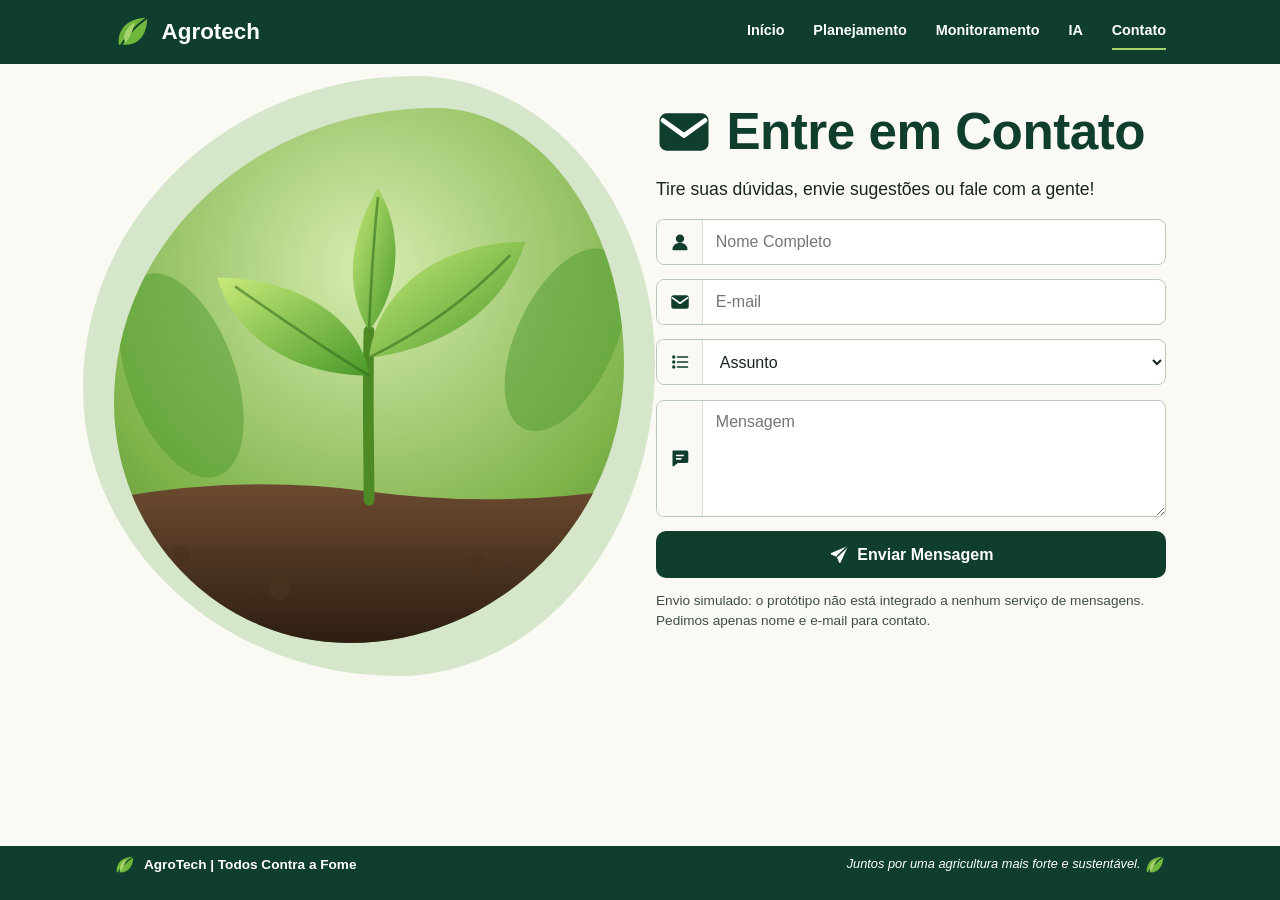
==== contato.html @ 8f08097c "initial commit" ====
<!DOCTYPE html>
<html lang="pt-BR">
<head>
  <meta charset="UTF-8">
  <meta name="viewport" content="width=device-width, initial-scale=1">
  <title>Fale Conosco | AgroTech — Todos Contra a Fome</title>
  <meta name="description" content="Tire suas dúvidas, envie sugestões ou fale com a equipe do AgroTech.">
  <link rel="icon" href="assets/images/favicon.svg" type="image/svg+xml">
  <link rel="stylesheet" href="css/styles.css">
  <script src="js/main.js" defer></script>
</head>
<body>
  <a class="skip-link" href="#conteudo">Pular para o conteúdo</a>

  <header class="site-header">
    <div class="container header-inner">
      <a class="logo" href="index.html" aria-label="AgroTech — página inicial">
        <img src="assets/icons/leaf.svg" alt="" width="38" height="38">
        <span>Agrotech</span>
      </a>
      <button class="menu-toggle" type="button" aria-expanded="false" aria-controls="menu-principal" aria-label="Abrir menu">
        <span></span>
      </button>
      <nav class="nav" id="menu-principal" aria-label="Navegação principal">
        <ul class="nav-list">
          <li><a href="index.html">Início</a></li>
          <li><a href="planejamento.html">Planejamento</a></li>
          <li><a href="monitoramento.html">Monitoramento</a></li>
          <li><a href="ia.html">IA</a></li>
          <li><a href="contato.html" aria-current="page">Contato</a></li>
        </ul>
      </nav>
    </div>
  </header>

  <main id="conteudo">
    <div class="container split contact-split">
      <div class="blob-wrap">
        <div class="blob">
          <img src="assets/images/muda.svg" alt="Ilustração de uma muda verde crescendo no solo" width="600" height="600">
        </div>
      </div>

      <section aria-labelledby="titulo-contato">
        <div class="title-with-icon">
          <img src="assets/icons/mail.svg" alt="" width="40" height="40">
          <h1 id="titulo-contato">Entre em Contato</h1>
        </div>
        <p class="lead" style="margin-top:1rem">Tire suas dúvidas, envie sugestões ou fale com a gente!</p>

        <form class="form" id="form-contato" aria-describedby="nota-contato">
          <div class="field">
            <div class="field-control">
              <span class="field-icon"><img src="assets/icons/user.svg" alt="" width="20" height="20"></span>
              <label class="sr-label" for="nome">Nome completo</label>
              <input type="text" id="nome" name="nome" placeholder="Nome Completo" required minlength="3" maxlength="80" autocomplete="name" aria-describedby="nome-erro">
            </div>
            <p class="field-error" id="nome-erro"></p>
          </div>
          <div class="field">
            <div class="field-control">
              <span class="field-icon"><img src="assets/icons/mail.svg" alt="" width="20" height="20"></span>
              <label class="sr-label" for="email">E-mail</label>
              <input type="email" id="email" name="email" placeholder="E-mail" required maxlength="100" autocomplete="email" aria-describedby="email-erro">
            </div>
            <p class="field-error" id="email-erro"></p>
          </div>
          <div class="field">
            <div class="field-control">
              <span class="field-icon"><img src="assets/icons/list.svg" alt="" width="20" height="20"></span>
              <label class="sr-label" for="assunto">Assunto</label>
              <select id="assunto" name="assunto" required aria-describedby="assunto-erro">
                <option value="" selected disabled>Assunto</option>
                <option value="duvida">Dúvida</option>
                <option value="sugestao">Sugestão</option>
                <option value="parceria">Parceria</option>
                <option value="outro">Outro</option>
              </select>
            </div>
            <p class="field-error" id="assunto-erro"></p>
          </div>
          <div class="field">
            <div class="field-control">
              <span class="field-icon"><img src="assets/icons/chat.svg" alt="" width="20" height="20"></span>
              <label class="sr-label" for="mensagem">Mensagem</label>
              <textarea id="mensagem" name="mensagem" placeholder="Mensagem" required minlength="10" maxlength="500" rows="4" aria-describedby="mensagem-erro"></textarea>
            </div>
            <p class="field-error" id="mensagem-erro"></p>
          </div>
          <button class="btn btn-block" type="submit">
            <img src="assets/icons/send.svg" alt="" width="20" height="20">
            Enviar Mensagem
          </button>
        </form>

        <div class="feedback" id="feedback-contato" role="status" aria-live="polite"></div>
        <p class="demo-note" id="nota-contato">Envio simulado: o protótipo não está integrado a nenhum serviço de mensagens. Pedimos apenas nome e e-mail para contato.</p>
      </section>
    </div>
  </main>

  <footer class="site-footer">
    <div class="container footer-inner">
      <p class="footer-brand"><img src="assets/icons/leaf.svg" alt="" width="22" height="22"> AgroTech | Todos Contra a Fome</p>
      <p class="footer-msg">Juntos por uma agricultura mais forte e sustentável. <img src="assets/icons/leaf.svg" alt="" width="22" height="22"></p>
    </div>
  </footer>
</body>
</html>
---- css/styles.css ----
/* AgroTech | Todos Contra a Fome — estilos globais */

:root {
  --green-900: #0f3d2e;
  --green-800: #145238;
  --green-700: #1f6b4a;
  --green-200: #cfe3c4;
  --green-100: #e3efdb;
  --green-50: #f0f6ea;
  --offwhite: #faf9f4;
  --ink: #17261e;
  --muted: #3d4f45;
  --white: #fff;
  --radius: 14px;
  --shadow: 0 2px 8px rgba(15, 61, 46, 0.12);
  --font: "Segoe UI", "Helvetica Neue", Arial, system-ui, sans-serif;
}

*, *::before, *::after { box-sizing: border-box; }

html { scroll-behavior: smooth; }

body {
  margin: 0;
  min-height: 100vh;
  display: flex;
  flex-direction: column;
  font-family: var(--font);
  color: var(--ink);
  background: var(--offwhite);
  line-height: 1.5;
}

img, svg, video { max-width: 100%; display: block; }

main { flex: 1; }

a { color: inherit; }

:focus-visible {
  outline: 3px solid #f2b611;
  outline-offset: 2px;
}

.skip-link {
  position: absolute;
  left: -999px;
  top: 0;
  background: var(--white);
  color: var(--green-900);
  padding: 0.5rem 1rem;
  z-index: 100;
}
.skip-link:focus { left: 0; }

.visually-hidden {
  position: absolute !important;
  width: 1px; height: 1px;
  overflow: hidden;
  clip: rect(0 0 0 0);
  white-space: nowrap;
}

.container {
  width: 100%;
  max-width: 1100px;
  margin: 0 auto;
  padding: 0 1.5rem;
}

/* ---------- Header ---------- */
.site-header {
  background: var(--green-900);
  color: var(--white);
  position: sticky;
  top: 0;
  z-index: 50;
}

.header-inner {
  display: flex;
  align-items: center;
  justify-content: space-between;
  min-height: 64px;
  gap: 1rem;
}

.logo {
  display: flex;
  align-items: center;
  gap: 0.6rem;
  font-size: 1.4rem;
  font-weight: 700;
  text-decoration: none;
}
.logo img { width: 38px; height: 38px; }

.nav-list {
  display: flex;
  gap: 1.8rem;
  list-style: none;
  margin: 0;
  padding: 0;
}

.nav-list a {
  display: inline-block;
  padding: 0.4rem 0;
  font-size: 0.9rem;
  font-weight: 600;
  text-decoration: none;
  border-bottom: 2px solid transparent;
}
.nav-list a:hover { border-bottom-color: var(--green-200); }
.nav-list a[aria-current="page"] { border-bottom-color: #a6d46c; }

.menu-toggle {
  display: none;
  background: none;
  border: 0;
  color: var(--white);
  cursor: pointer;
  padding: 0.6rem;
  min-width: 44px;
  min-height: 44px;
  border-radius: 8px;
}
.menu-toggle span,
.menu-toggle span::before,
.menu-toggle span::after {
  display: block;
  width: 24px;
  height: 3px;
  background: currentColor;
  border-radius: 2px;
  position: relative;
  transition: transform 0.2s, opacity 0.2s;
}
.menu-toggle span::before, .menu-toggle span::after { content: ""; position: absolute; left: 0; }
.menu-toggle span::before { top: -8px; }
.menu-toggle span::after { top: 8px; }
.menu-toggle[aria-expanded="true"] span { background: transparent; }
.menu-toggle[aria-expanded="true"] span::before { transform: translateY(8px) rotate(45deg); }
.menu-toggle[aria-expanded="true"] span::after { transform: translateY(-8px) rotate(-45deg); }

/* ---------- Buttons ---------- */
.btn {
  display: inline-flex;
  align-items: center;
  justify-content: center;
  gap: 0.55rem;
  min-height: 46px;
  padding: 0.7rem 1.5rem;
  border: 0;
  border-radius: 999px;
  background: var(--green-900);
  color: var(--white);
  font: inherit;
  font-weight: 600;
  text-decoration: none;
  cursor: pointer;
  transition: background 0.2s, transform 0.1s;
}
.btn:hover { background: var(--green-700); }
.btn:active { transform: translateY(1px); }
.btn img { width: 20px; height: 20px; }
.btn-block { width: 100%; border-radius: 10px; }

/* ---------- Typography ---------- */
h1 {
  margin: 0 0 0.8rem;
  color: var(--green-900);
  font-size: clamp(2rem, 5vw, 3.2rem);
  line-height: 1.1;
  letter-spacing: -0.5px;
}
h2 { color: var(--green-900); margin: 0 0 0.4rem; font-size: 1.4rem; }
p { margin: 0 0 1rem; }
.lead { font-size: 1.1rem; color: var(--ink); }

.title-with-icon {
  display: flex;
  align-items: center;
  gap: 0.9rem;
}
.title-with-icon img { width: 56px; height: 56px; flex: none; }
.title-with-icon h1 { margin: 0; }

/* ---------- Demo badge ---------- */
.demo-badge {
  display: inline-block;
  background: #fff3c4;
  color: #5c4500;
  border: 1px solid #e2c24d;
  border-radius: 999px;
  padding: 0.15rem 0.7rem;
  font-size: 0.78rem;
  font-weight: 700;
}
.demo-note {
  font-size: 0.85rem;
  color: var(--muted);
  margin-top: 0.8rem;
}

/* ---------- Hero (Início) ---------- */
.hero {
  display: grid;
  grid-template-columns: 1fr 1.15fr;
  align-items: stretch;
  gap: 1rem;
  padding-top: 2rem;
}
.hero-text { align-self: center; padding: 1.5rem 0; }
.hero-text p { max-width: 38ch; }

.hero-image {
  min-height: 300px;
  overflow: hidden;
  border-radius: 55% 0 0 0 / 70% 0 0 0;
  margin-right: calc((100vw - min(100vw, 1100px)) / -2);
}
.hero-image img { width: 100%; height: 100%; object-fit: cover; }

/* ---------- Feature cards ---------- */
.cards {
  display: grid;
  grid-template-columns: repeat(3, 1fr);
  gap: 1.1rem;
  margin: 1.8rem 0;
}
.card-link {
  display: flex;
  flex-direction: column;
  align-items: center;
  text-align: center;
  gap: 0.15rem;
  padding: 1.1rem 1rem;
  background: var(--green-50);
  border: 1px solid var(--green-200);
  border-radius: var(--radius);
  text-decoration: none;
  transition: transform 0.15s, box-shadow 0.15s;
}
.card-link:hover { transform: translateY(-3px); box-shadow: var(--shadow); }
.card-link img { width: 34px; height: 34px; margin-bottom: 0.3rem; }
.card-link strong { color: var(--green-900); font-size: 1.05rem; }
.card-link span { font-size: 0.9rem; color: var(--muted); }

/* ---------- Video ---------- */
.video-section {
  display: grid;
  grid-template-columns: minmax(240px, 340px) 1fr;
  align-items: center;
  gap: 1.8rem;
  padding: 1.2rem;
  margin-bottom: 2rem;
  background: var(--green-100);
  border-radius: 22px;
}
.video-box {
  position: relative;
  aspect-ratio: 16 / 9;
  border-radius: 10px;
  overflow: hidden;
  background: #0b2a20;
}
.video-box video { width: 100%; height: 100%; object-fit: cover; }
.video-placeholder {
  position: absolute;
  inset: 0;
  display: none;
  flex-direction: column;
  align-items: center;
  justify-content: center;
  gap: 0.4rem;
  padding: 1rem;
  text-align: center;
  color: var(--white);
  background: rgba(11, 42, 32, 0.78);
  font-size: 0.85rem;
}
.video-box.is-missing .video-placeholder { display: flex; }
.video-box.is-missing video { filter: none; }
.video-placeholder code { background: rgba(255,255,255,.18); padding: 0 .3rem; border-radius: 4px; }
.video-text h2 { font-size: 1.35rem; }
.video-text p { margin-bottom: 0; }

/* ---------- Page split (Planejamento / Contato) ---------- */
.split {
  display: grid;
  grid-template-columns: 1fr 1fr;
  align-items: center;
  gap: 2rem;
  padding-top: 2.5rem;
  padding-bottom: 3rem;
}

.blob-wrap { position: relative; }
.blob-wrap::before {
  content: "";
  position: absolute;
  inset: -6% -6% -6% -6%;
  background: var(--green-200);
  border-radius: 58% 42% 45% 55% / 52% 48% 52% 48%;
  opacity: 0.85;
}
.blob {
  position: relative;
  aspect-ratio: 1 / 1.05;
  overflow: hidden;
  border-radius: 63% 37% 54% 46% / 55% 48% 52% 45%;
}
.blob img { width: 100%; height: 100%; object-fit: cover; }

.blob-badge {
  position: absolute;
  left: 8%;
  right: 4%;
  bottom: 6%;
  display: flex;
  align-items: center;
  gap: 0.8rem;
  padding: 0.9rem 1.1rem;
  background: var(--white);
  border-radius: 14px;
  box-shadow: var(--shadow);
  font-weight: 600;
  color: var(--green-900);
}
.check-circle {
  flex: none;
  display: grid;
  place-items: center;
  width: 34px;
  height: 34px;
  background: var(--green-800);
  border-radius: 50%;
}
.check-circle img { width: 18px; height: 18px; }

/* ---------- Forms ---------- */
.form { display: grid; gap: 0.9rem; }

.field { position: relative; }
.field-control {
  display: flex;
  align-items: flex-start;
  background: var(--white);
  border: 1.5px solid #b9c9b8;
  border-radius: 8px;
  overflow: hidden;
}
.field-control:focus-within { border-color: var(--green-700); box-shadow: 0 0 0 3px rgba(31, 107, 74, 0.25); }
.field-icon {
  flex: none;
  display: grid;
  place-items: center;
  width: 46px;
  align-self: stretch;
  min-height: 44px;
  border-right: 1px solid #d5dfd3;
  background: var(--offwhite);
}
.field-icon img { width: 20px; height: 20px; }

.field input,
.field select,
.field textarea {
  flex: 1;
  min-width: 0;
  min-height: 44px;
  padding: 0.6rem 0.8rem;
  border: 0;
  background: transparent;
  font: inherit;
  color: var(--ink);
  outline: none;
}
.field textarea { resize: vertical; min-height: 96px; }
.field select { cursor: pointer; }

.field.has-error .field-control { border-color: #b3261e; }
.field-error {
  display: none;
  margin: 0.25rem 0 0 0.2rem;
  font-size: 0.82rem;
  color: #a1201a;
  font-weight: 600;
}
.field.has-error .field-error { display: block; }

.sr-label { /* labels visíveis só para leitores de tela, como no layout */
  position: absolute; width: 1px; height: 1px; overflow: hidden; clip: rect(0 0 0 0);
}

/* ---------- Feedback ---------- */
.feedback {
  display: none;
  margin-top: 1rem;
  padding: 0.9rem 1rem;
  border-radius: 10px;
  background: var(--green-100);
  border-left: 5px solid var(--green-700);
  color: var(--green-900);
  font-size: 0.95rem;
}
.feedback.is-visible { display: block; animation: fade 0.3s ease; }
.feedback.is-error { background: #fde8e6; border-left-color: #b3261e; color: #6b1410; }
@keyframes fade { from { opacity: 0; transform: translateY(-4px); } to { opacity: 1; transform: none; } }

/* ---------- Monitoramento ---------- */
.page-section { padding-top: 2rem; padding-bottom: 2.5rem; }

.indicators {
  display: grid;
  grid-template-columns: repeat(3, 1fr);
  gap: 1.1rem;
  margin: 1.4rem 0;
}
.indicator {
  display: flex;
  flex-direction: column;
  align-items: center;
  gap: 0.3rem;
  padding: 1.2rem 0.8rem;
  border: 1px solid var(--green-200);
  border-radius: var(--radius);
  text-align: center;
}
.indicator img { width: 38px; height: 38px; }
.indicator .label { font-weight: 700; }
.indicator .value { font-size: 2rem; font-weight: 800; color: var(--green-900); }
.indicator.water { background: #eaf4fb; }
.indicator.heat { background: #fcf1e8; }
.indicator.light { background: #fdf8e3; }

.obs-box {
  padding: 1.2rem;
  background: var(--green-100);
  border: 1px solid var(--green-200);
  border-radius: 18px;
}
.obs-box h2 { display: flex; align-items: center; gap: 0.5rem; font-size: 1.1rem; }
.obs-box h2 img { width: 24px; height: 24px; }
.obs-box textarea {
  width: 100%;
  min-height: 90px;
  padding: 0.7rem 0.8rem;
  border: 1.5px solid #b9c9b8;
  border-radius: 8px;
  font: inherit;
  resize: vertical;
}
.obs-box .field-error { margin-bottom: 0.5rem; }
.obs-list { list-style: none; margin: 1rem 0 0; padding: 0; display: grid; gap: 0.5rem; }
.obs-list li {
  background: var(--white);
  border-radius: 8px;
  padding: 0.6rem 0.8rem;
  font-size: 0.92rem;
}
.obs-list time { display: block; font-size: 0.75rem; color: var(--muted); }

/* ---------- IA ---------- */
.status-card {
  display: flex;
  flex-direction: column;
  align-items: center;
  text-align: center;
  gap: 0.2rem;
  margin: 1.4rem 0;
  padding: 1.3rem 1rem;
  background: var(--green-100);
  border: 1px solid var(--green-200);
  border-radius: var(--radius);
}
.status-card h2 { display: flex; align-items: center; gap: 0.7rem; font-size: 1.3rem; margin: 0; }
.status-card p { margin: 0; font-size: 0.92rem; color: var(--muted); max-width: 40ch; }
.status-card.is-warn { background: #fdf3d8; border-color: #e2c24d; }
.status-card.is-alert { background: #fdeadf; border-color: #e0a27a; }

.tips h2 { font-size: 1.05rem; color: var(--ink); }
.tips ul { list-style: none; margin: 0.6rem 0 1.4rem; padding: 0; display: grid; gap: 0.5rem; }
.tips li { display: flex; align-items: center; gap: 0.6rem; }
.tips li::before {
  content: "";
  flex: none;
  width: 22px;
  height: 22px;
  background: url("../assets/icons/leaf.svg") center / contain no-repeat;
}
.center { text-align: center; }

/* ---------- Footer ---------- */
.site-footer {
  background: var(--green-900);
  color: var(--white);
  font-size: 0.85rem;
}
.footer-inner {
  display: flex;
  align-items: center;
  justify-content: space-between;
  gap: 0.6rem 1.5rem;
  flex-wrap: wrap;
  min-height: 52px;
  padding-top: 0.5rem;
  padding-bottom: 0.5rem;
}
.footer-brand { display: flex; align-items: center; gap: 0.5rem; font-weight: 600; }
.footer-brand img, .footer-msg img { width: 22px; height: 22px; display: inline-block; vertical-align: middle; }
.footer-msg { font-size: 0.8rem; font-style: italic; }

/* ---------- Tablet ---------- */
@media (max-width: 900px) {
  .hero { grid-template-columns: 1fr; padding-top: 1.5rem; }
  .hero-image { margin-right: 0; min-height: 240px; border-radius: 40px 0 0 0; order: -1; margin-left: -1.5rem; margin-right: -1.5rem; border-radius: 0 0 50% 0 / 0 0 60% 0; }
  .split { grid-template-columns: 1fr; gap: 1.5rem; padding-top: 1.5rem; }
  .split .blob-wrap { max-width: 420px; margin: 0.5rem auto 0; width: 88%; }
  .contact-split .blob-wrap { order: -1; }
  .video-section { grid-template-columns: 1fr; }
}

/* ---------- Mobile ---------- */
@media (max-width: 760px) {
  .menu-toggle { display: inline-grid; place-items: center; }
  .nav {
    position: absolute;
    top: 100%;
    left: 0;
    right: 0;
    background: var(--green-900);
    border-top: 1px solid rgba(255, 255, 255, 0.15);
    max-height: 0;
    overflow: hidden;
    transition: max-height 0.25s ease;
  }
  .nav.is-open { max-height: 360px; }
  .nav-list { flex-direction: column; gap: 0; padding: 0.4rem 1.5rem 1rem; }
  .nav-list a { display: block; padding: 0.85rem 0; min-height: 48px; font-size: 1rem; border-bottom: 1px solid rgba(255,255,255,.1); }
  .nav-list a[aria-current="page"] { color: #a6d46c; border-bottom-color: rgba(255,255,255,.1); }

  .cards, .indicators { grid-template-columns: 1fr; }
  .indicators { grid-template-columns: repeat(3, 1fr); gap: 0.6rem; }
  .indicator { padding: 0.9rem 0.3rem; }
  .indicator .label { font-size: 0.8rem; }
  .indicator .value { font-size: 1.5rem; }
  .btn { width: 100%; }
  .footer-inner { justify-content: center; text-align: center; }
}

@media (max-width: 380px) {
  .indicators { grid-template-columns: 1fr; }
}

@media (prefers-reduced-motion: reduce) {
  * { animation: none !important; transition: none !important; scroll-behavior: auto !important; }
}
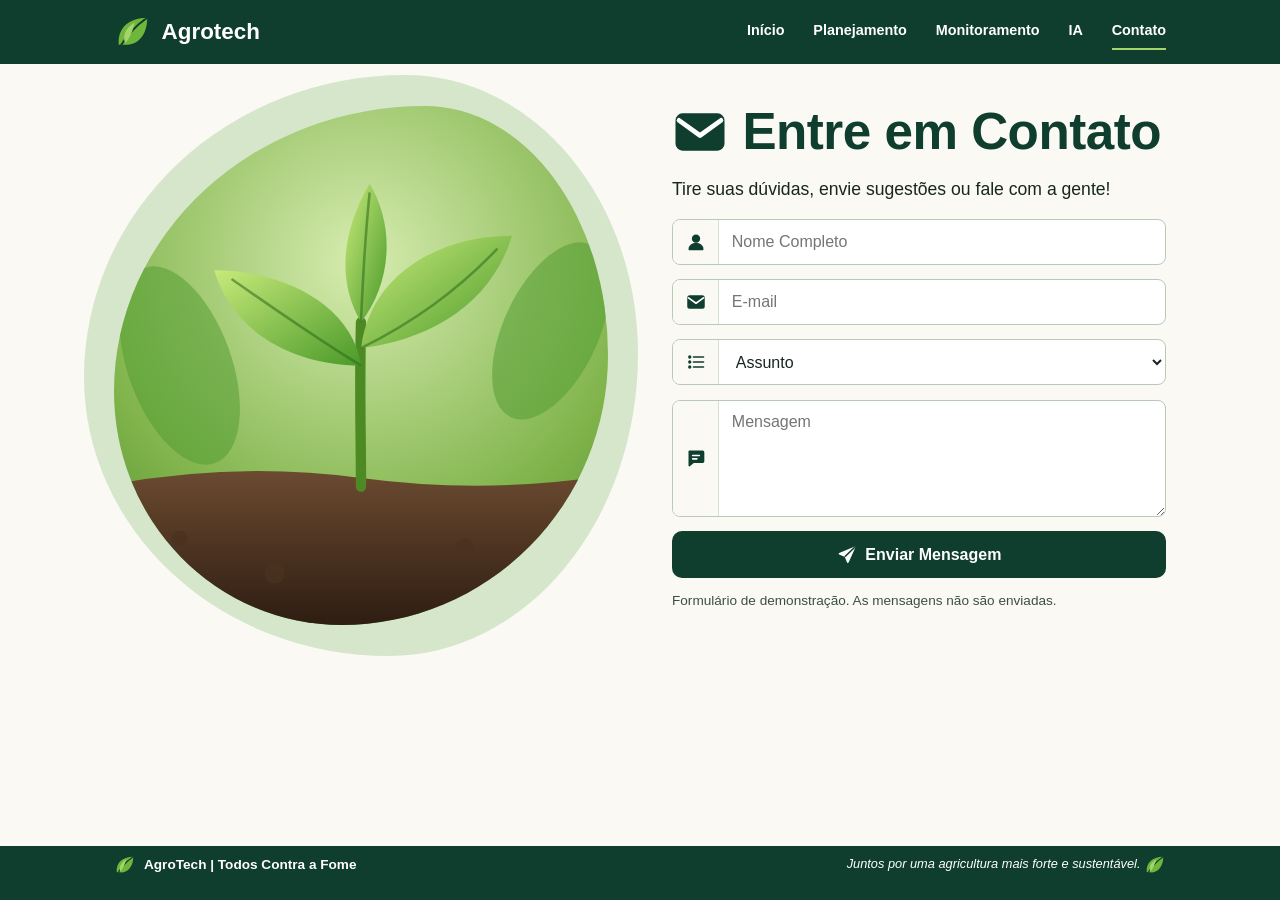
==== commit 8381ad56: "initial commit" ====
--- a/contato.html
+++ b/contato.html
@@ -1,109 +1,109 @@
 <!DOCTYPE html>
 <html lang="pt-BR">
-<head>
-  <meta charset="UTF-8">
-  <meta name="viewport" content="width=device-width, initial-scale=1">
-  <title>Fale Conosco | AgroTech — Todos Contra a Fome</title>
-  <meta name="description" content="Tire suas dúvidas, envie sugestões ou fale com a equipe do AgroTech.">
-  <link rel="icon" href="assets/images/favicon.svg" type="image/svg+xml">
-  <link rel="stylesheet" href="css/styles.css">
-  <script src="js/main.js" defer></script>
-</head>
-<body>
-  <a class="skip-link" href="#conteudo">Pular para o conteúdo</a>
+    <head>
+        <meta charset="UTF-8">
+        <meta name="viewport" content="width=device-width, initial-scale=1">
+        <title>Fale Conosco | AgroTech — Todos Contra a Fome</title>
+        <meta name="description" content="Tire suas dúvidas, envie sugestões ou fale com a equipe do AgroTech.">
+        <link rel="icon" href="assets/images/favicon.svg" type="image/svg+xml">
+        <link rel="stylesheet" href="css/styles.css">
+        <script src="js/main.js" defer></script>
+    </head>
+    <body>
+        <a class="skip-link" href="#conteudo">Pular para o conteúdo</a>
 
-  <header class="site-header">
-    <div class="container header-inner">
-      <a class="logo" href="index.html" aria-label="AgroTech — página inicial">
-        <img src="assets/icons/leaf.svg" alt="" width="38" height="38">
-        <span>Agrotech</span>
-      </a>
-      <button class="menu-toggle" type="button" aria-expanded="false" aria-controls="menu-principal" aria-label="Abrir menu">
-        <span></span>
-      </button>
-      <nav class="nav" id="menu-principal" aria-label="Navegação principal">
-        <ul class="nav-list">
-          <li><a href="index.html">Início</a></li>
-          <li><a href="planejamento.html">Planejamento</a></li>
-          <li><a href="monitoramento.html">Monitoramento</a></li>
-          <li><a href="ia.html">IA</a></li>
-          <li><a href="contato.html" aria-current="page">Contato</a></li>
-        </ul>
-      </nav>
-    </div>
-  </header>
+        <header class="site-header">
+            <div class="container header-inner">
+                <a class="logo" href="index.html" aria-label="AgroTech — página inicial">
+                    <img src="assets/icons/leaf.svg" alt="" width="38" height="38">
+                    <span>Agrotech</span>
+                </a>
+                <button class="menu-toggle" type="button" aria-expanded="false" aria-controls="menu-principal" aria-label="Abrir menu">
+                    <span></span>
+                </button>
+                <nav class="nav" id="menu-principal" aria-label="Navegação principal">
+                    <ul class="nav-list">
+                        <li><a href="index.html">Início</a></li>
+                        <li><a href="planejamento.html">Planejamento</a></li>
+                        <li><a href="monitoramento.html">Monitoramento</a></li>
+                        <li><a href="ia.html">IA</a></li>
+                        <li><a href="contato.html" aria-current="page">Contato</a></li>
+                    </ul>
+                </nav>
+            </div>
+        </header>
 
-  <main id="conteudo">
-    <div class="container split contact-split">
-      <div class="blob-wrap">
-        <div class="blob">
-          <img src="assets/images/muda.svg" alt="Ilustração de uma muda verde crescendo no solo" width="600" height="600">
-        </div>
-      </div>
+        <main id="conteudo">
+            <div class="container split contact-split">
+                <div class="blob-wrap">
+                    <div class="blob">
+                        <img src="assets/images/muda.svg" alt="Ilustração de uma muda verde crescendo no solo" width="600" height="600">
+                    </div>
+                </div>
 
-      <section aria-labelledby="titulo-contato">
-        <div class="title-with-icon">
-          <img src="assets/icons/mail.svg" alt="" width="40" height="40">
-          <h1 id="titulo-contato">Entre em Contato</h1>
-        </div>
-        <p class="lead" style="margin-top:1rem">Tire suas dúvidas, envie sugestões ou fale com a gente!</p>
+                <section aria-labelledby="titulo-contato">
+                    <div class="title-with-icon">
+                        <img src="assets/icons/mail.svg" alt="" width="40" height="40">
+                        <h1 id="titulo-contato">Entre em Contato</h1>
+                    </div>
+                    <p class="lead" style="margin-top:1rem">Tire suas dúvidas, envie sugestões ou fale com a gente!</p>
 
-        <form class="form" id="form-contato" aria-describedby="nota-contato">
-          <div class="field">
-            <div class="field-control">
-              <span class="field-icon"><img src="assets/icons/user.svg" alt="" width="20" height="20"></span>
-              <label class="sr-label" for="nome">Nome completo</label>
-              <input type="text" id="nome" name="nome" placeholder="Nome Completo" required minlength="3" maxlength="80" autocomplete="name" aria-describedby="nome-erro">
+                    <form class="form" id="form-contato" aria-describedby="nota-contato">
+                        <div class="field">
+                            <div class="field-control">
+                                <span class="field-icon"><img src="assets/icons/user.svg" alt="" width="20" height="20"></span>
+                                <label class="sr-label" for="nome">Nome completo</label>
+                                <input type="text" id="nome" name="nome" placeholder="Nome Completo" required minlength="3" maxlength="80" autocomplete="name" aria-describedby="nome-erro">
+                            </div>
+                            <p class="field-error" id="nome-erro"></p>
+                        </div>
+                        <div class="field">
+                            <div class="field-control">
+                                <span class="field-icon"><img src="assets/icons/mail.svg" alt="" width="20" height="20"></span>
+                                <label class="sr-label" for="email">E-mail</label>
+                                <input type="email" id="email" name="email" placeholder="E-mail" required maxlength="100" autocomplete="email" aria-describedby="email-erro">
+                            </div>
+                            <p class="field-error" id="email-erro"></p>
+                        </div>
+                        <div class="field">
+                            <div class="field-control">
+                                <span class="field-icon"><img src="assets/icons/list.svg" alt="" width="20" height="20"></span>
+                                <label class="sr-label" for="assunto">Assunto</label>
+                                <select id="assunto" name="assunto" required aria-describedby="assunto-erro">
+                                    <option value="" selected disabled>Assunto</option>
+                                    <option value="duvida">Dúvida</option>
+                                    <option value="sugestao">Sugestão</option>
+                                    <option value="parceria">Parceria</option>
+                                    <option value="outro">Outro</option>
+                                </select>
+                            </div>
+                            <p class="field-error" id="assunto-erro"></p>
+                        </div>
+                        <div class="field">
+                            <div class="field-control">
+                                <span class="field-icon"><img src="assets/icons/chat.svg" alt="" width="20" height="20"></span>
+                                <label class="sr-label" for="mensagem">Mensagem</label>
+                                <textarea id="mensagem" name="mensagem" placeholder="Mensagem" required minlength="10" maxlength="500" rows="4" aria-describedby="mensagem-erro"></textarea>
+                            </div>
+                            <p class="field-error" id="mensagem-erro"></p>
+                        </div>
+                        <button class="btn btn-block" type="submit">
+                            <img src="assets/icons/send.svg" alt="" width="20" height="20">
+                            Enviar Mensagem
+                        </button>
+                    </form>
+
+                    <div class="feedback" id="feedback-contato" role="status" aria-live="polite"></div>
+                    <p class="demo-note" id="nota-contato">Formulário de demonstração. As mensagens não são enviadas.</p>
+                </section>
             </div>
-            <p class="field-error" id="nome-erro"></p>
-          </div>
-          <div class="field">
-            <div class="field-control">
-              <span class="field-icon"><img src="assets/icons/mail.svg" alt="" width="20" height="20"></span>
-              <label class="sr-label" for="email">E-mail</label>
-              <input type="email" id="email" name="email" placeholder="E-mail" required maxlength="100" autocomplete="email" aria-describedby="email-erro">
+        </main>
+
+        <footer class="site-footer">
+            <div class="container footer-inner">
+                <p class="footer-brand"><img src="assets/icons/leaf.svg" alt="" width="22" height="22"> AgroTech | Todos Contra a Fome</p>
+                <p class="footer-msg">Juntos por uma agricultura mais forte e sustentável. <img src="assets/icons/leaf.svg" alt="" width="22" height="22"></p>
             </div>
-            <p class="field-error" id="email-erro"></p>
-          </div>
-          <div class="field">
-            <div class="field-control">
-              <span class="field-icon"><img src="assets/icons/list.svg" alt="" width="20" height="20"></span>
-              <label class="sr-label" for="assunto">Assunto</label>
-              <select id="assunto" name="assunto" required aria-describedby="assunto-erro">
-                <option value="" selected disabled>Assunto</option>
-                <option value="duvida">Dúvida</option>
-                <option value="sugestao">Sugestão</option>
-                <option value="parceria">Parceria</option>
-                <option value="outro">Outro</option>
-              </select>
-            </div>
-            <p class="field-error" id="assunto-erro"></p>
-          </div>
-          <div class="field">
-            <div class="field-control">
-              <span class="field-icon"><img src="assets/icons/chat.svg" alt="" width="20" height="20"></span>
-              <label class="sr-label" for="mensagem">Mensagem</label>
-              <textarea id="mensagem" name="mensagem" placeholder="Mensagem" required minlength="10" maxlength="500" rows="4" aria-describedby="mensagem-erro"></textarea>
-            </div>
-            <p class="field-error" id="mensagem-erro"></p>
-          </div>
-          <button class="btn btn-block" type="submit">
-            <img src="assets/icons/send.svg" alt="" width="20" height="20">
-            Enviar Mensagem
-          </button>
-        </form>
-
-        <div class="feedback" id="feedback-contato" role="status" aria-live="polite"></div>
-        <p class="demo-note" id="nota-contato">Envio simulado: o protótipo não está integrado a nenhum serviço de mensagens. Pedimos apenas nome e e-mail para contato.</p>
-      </section>
-    </div>
-  </main>
-
-  <footer class="site-footer">
-    <div class="container footer-inner">
-      <p class="footer-brand"><img src="assets/icons/leaf.svg" alt="" width="22" height="22"> AgroTech | Todos Contra a Fome</p>
-      <p class="footer-msg">Juntos por uma agricultura mais forte e sustentável. <img src="assets/icons/leaf.svg" alt="" width="22" height="22"></p>
-    </div>
-  </footer>
-</body>
+        </footer>
+    </body>
 </html>
--- a/css/styles.css
+++ b/css/styles.css
@@ -1,559 +1,965 @@
-/* AgroTech | Todos Contra a Fome — estilos globais */
-
 :root {
-  --green-900: #0f3d2e;
-  --green-800: #145238;
-  --green-700: #1f6b4a;
-  --green-200: #cfe3c4;
-  --green-100: #e3efdb;
-  --green-50: #f0f6ea;
-  --offwhite: #faf9f4;
-  --ink: #17261e;
-  --muted: #3d4f45;
-  --white: #fff;
-  --radius: 14px;
-  --shadow: 0 2px 8px rgba(15, 61, 46, 0.12);
-  --font: "Segoe UI", "Helvetica Neue", Arial, system-ui, sans-serif;
-}
-
-*, *::before, *::after { box-sizing: border-box; }
-
-html { scroll-behavior: smooth; }
+    --green-900: #0f3d2e;
+    --green-800: #145238;
+    --green-700: #1f6b4a;
+    --green-200: #cfe3c4;
+    --green-100: #e3efdb;
+    --green-50: #f0f6ea;
+    --offwhite: #faf9f4;
+    --ink: #17261e;
+    --muted: #3d4f45;
+    --white: #fff;
+    --radius: 14px;
+    --shadow: 0 2px 8px rgba(15, 61, 46, 0.12);
+    --font: "Segoe UI", "Helvetica Neue", Arial, system-ui, sans-serif;
+}
+
+*, *::before, *::after {
+    box-sizing: border-box;
+}
+
+html {
+    scroll-behavior: smooth;
+}
 
 body {
-  margin: 0;
-  min-height: 100vh;
-  display: flex;
-  flex-direction: column;
-  font-family: var(--font);
-  color: var(--ink);
-  background: var(--offwhite);
-  line-height: 1.5;
-}
-
-img, svg, video { max-width: 100%; display: block; }
-
-main { flex: 1; }
-
-a { color: inherit; }
+    margin: 0;
+    min-height: 100vh;
+    display: flex;
+    flex-direction: column;
+    font-family: var(--font);
+    color: var(--ink);
+    background: var(--offwhite);
+    line-height: 1.5;
+}
+
+img, svg, video {
+    max-width: 100%;
+    display: block;
+}
+
+main {
+    flex: 1;
+}
+
+a {
+    color: inherit;
+}
 
 :focus-visible {
-  outline: 3px solid #f2b611;
-  outline-offset: 2px;
+    outline: 3px solid #f2b611;
+    outline-offset: 2px;
 }
 
 .skip-link {
-  position: absolute;
-  left: -999px;
-  top: 0;
-  background: var(--white);
-  color: var(--green-900);
-  padding: 0.5rem 1rem;
-  z-index: 100;
-}
-.skip-link:focus { left: 0; }
+    position: absolute;
+    left: -999px;
+    top: 0;
+    background: var(--white);
+    color: var(--green-900);
+    padding: 0.5rem 1rem;
+    z-index: 100;
+}
+
+.skip-link:focus {
+    left: 0;
+}
 
 .visually-hidden {
-  position: absolute !important;
-  width: 1px; height: 1px;
-  overflow: hidden;
-  clip: rect(0 0 0 0);
-  white-space: nowrap;
+    position: absolute !important;
+    width: 1px;
+    height: 1px;
+    overflow: hidden;
+    clip: rect(0 0 0 0);
+    white-space: nowrap;
 }
 
 .container {
-  width: 100%;
-  max-width: 1100px;
-  margin: 0 auto;
-  padding: 0 1.5rem;
-}
-
-/* ---------- Header ---------- */
+    width: 100%;
+    max-width: 1100px;
+    margin: 0 auto;
+    padding: 0 1.5rem;
+}
+
 .site-header {
-  background: var(--green-900);
-  color: var(--white);
-  position: sticky;
-  top: 0;
-  z-index: 50;
+    background: var(--green-900);
+    color: var(--white);
+    position: sticky;
+    top: 0;
+    z-index: 50;
 }
 
 .header-inner {
-  display: flex;
-  align-items: center;
-  justify-content: space-between;
-  min-height: 64px;
-  gap: 1rem;
+    display: flex;
+    align-items: center;
+    justify-content: space-between;
+    min-height: 64px;
+    gap: 1rem;
 }
 
 .logo {
-  display: flex;
-  align-items: center;
-  gap: 0.6rem;
-  font-size: 1.4rem;
-  font-weight: 700;
-  text-decoration: none;
-}
-.logo img { width: 38px; height: 38px; }
+    display: flex;
+    align-items: center;
+    gap: 0.6rem;
+    font-size: 1.4rem;
+    font-weight: 700;
+    text-decoration: none;
+}
+
+.logo img {
+    width: 38px;
+    height: 38px;
+}
 
 .nav-list {
-  display: flex;
-  gap: 1.8rem;
-  list-style: none;
-  margin: 0;
-  padding: 0;
+    display: flex;
+    gap: 1.8rem;
+    list-style: none;
+    margin: 0;
+    padding: 0;
 }
 
 .nav-list a {
-  display: inline-block;
-  padding: 0.4rem 0;
-  font-size: 0.9rem;
-  font-weight: 600;
-  text-decoration: none;
-  border-bottom: 2px solid transparent;
-}
-.nav-list a:hover { border-bottom-color: var(--green-200); }
-.nav-list a[aria-current="page"] { border-bottom-color: #a6d46c; }
+    display: inline-block;
+    padding: 0.4rem 0;
+    font-size: 0.9rem;
+    font-weight: 600;
+    text-decoration: none;
+    border-bottom: 2px solid transparent;
+}
+
+.nav-list a:hover {
+    border-bottom-color: var(--green-200);
+}
+
+.nav-list a[aria-current="page"] {
+    border-bottom-color: #a6d46c;
+}
 
 .menu-toggle {
-  display: none;
-  background: none;
-  border: 0;
-  color: var(--white);
-  cursor: pointer;
-  padding: 0.6rem;
-  min-width: 44px;
-  min-height: 44px;
-  border-radius: 8px;
-}
+    display: none;
+    background: none;
+    border: 0;
+    color: var(--white);
+    cursor: pointer;
+    padding: 0.6rem;
+    min-width: 44px;
+    min-height: 44px;
+    border-radius: 8px;
+}
+
 .menu-toggle span,
 .menu-toggle span::before,
 .menu-toggle span::after {
-  display: block;
-  width: 24px;
-  height: 3px;
-  background: currentColor;
-  border-radius: 2px;
-  position: relative;
-  transition: transform 0.2s, opacity 0.2s;
-}
-.menu-toggle span::before, .menu-toggle span::after { content: ""; position: absolute; left: 0; }
-.menu-toggle span::before { top: -8px; }
-.menu-toggle span::after { top: 8px; }
-.menu-toggle[aria-expanded="true"] span { background: transparent; }
-.menu-toggle[aria-expanded="true"] span::before { transform: translateY(8px) rotate(45deg); }
-.menu-toggle[aria-expanded="true"] span::after { transform: translateY(-8px) rotate(-45deg); }
-
-/* ---------- Buttons ---------- */
+    display: block;
+    width: 24px;
+    height: 3px;
+    background: currentColor;
+    border-radius: 2px;
+    position: relative;
+    transition: transform 0.2s, opacity 0.2s;
+}
+
+.menu-toggle span::before, .menu-toggle span::after {
+    content: "";
+    position: absolute;
+    left: 0;
+}
+
+.menu-toggle span::before {
+    top: -8px;
+}
+
+.menu-toggle span::after {
+    top: 8px;
+}
+
+.menu-toggle[aria-expanded="true"] span {
+    background: transparent;
+}
+
+.menu-toggle[aria-expanded="true"] span::before {
+    transform: translateY(8px) rotate(45deg);
+}
+
+.menu-toggle[aria-expanded="true"] span::after {
+    transform: translateY(-8px) rotate(-45deg);
+}
+
 .btn {
-  display: inline-flex;
-  align-items: center;
-  justify-content: center;
-  gap: 0.55rem;
-  min-height: 46px;
-  padding: 0.7rem 1.5rem;
-  border: 0;
-  border-radius: 999px;
-  background: var(--green-900);
-  color: var(--white);
-  font: inherit;
-  font-weight: 600;
-  text-decoration: none;
-  cursor: pointer;
-  transition: background 0.2s, transform 0.1s;
-}
-.btn:hover { background: var(--green-700); }
-.btn:active { transform: translateY(1px); }
-.btn img { width: 20px; height: 20px; }
-.btn-block { width: 100%; border-radius: 10px; }
-
-/* ---------- Typography ---------- */
+    display: inline-flex;
+    align-items: center;
+    justify-content: center;
+    gap: 0.55rem;
+    min-height: 46px;
+    padding: 0.7rem 1.5rem;
+    border: 0;
+    border-radius: 999px;
+    background: var(--green-900);
+    color: var(--white);
+    font: inherit;
+    font-weight: 600;
+    text-decoration: none;
+    cursor: pointer;
+    transition: background 0.2s, transform 0.1s;
+}
+
+.btn:hover {
+    background: var(--green-700);
+}
+
+.btn:active {
+    transform: translateY(1px);
+}
+
+.btn img {
+    width: 20px;
+    height: 20px;
+}
+
+.btn-block {
+    width: 100%;
+    border-radius: 10px;
+}
+
 h1 {
-  margin: 0 0 0.8rem;
-  color: var(--green-900);
-  font-size: clamp(2rem, 5vw, 3.2rem);
-  line-height: 1.1;
-  letter-spacing: -0.5px;
-}
-h2 { color: var(--green-900); margin: 0 0 0.4rem; font-size: 1.4rem; }
-p { margin: 0 0 1rem; }
-.lead { font-size: 1.1rem; color: var(--ink); }
+    margin: 0 0 0.8rem;
+    color: var(--green-900);
+    font-size: clamp(2rem, 5vw, 3.2rem);
+    line-height: 1.1;
+    letter-spacing: -0.5px;
+}
+
+h2 {
+    color: var(--green-900);
+    margin: 0 0 0.4rem;
+    font-size: 1.4rem;
+}
+
+p {
+    margin: 0 0 1rem;
+}
+
+.lead {
+    font-size: 1.1rem;
+    color: var(--ink);
+}
 
 .title-with-icon {
-  display: flex;
-  align-items: center;
-  gap: 0.9rem;
-}
-.title-with-icon img { width: 56px; height: 56px; flex: none; }
-.title-with-icon h1 { margin: 0; }
-
-/* ---------- Demo badge ---------- */
-.demo-badge {
-  display: inline-block;
-  background: #fff3c4;
-  color: #5c4500;
-  border: 1px solid #e2c24d;
-  border-radius: 999px;
-  padding: 0.15rem 0.7rem;
-  font-size: 0.78rem;
-  font-weight: 700;
-}
+    display: flex;
+    align-items: center;
+    gap: 0.9rem;
+}
+
+.title-with-icon img {
+    width: 56px;
+    height: 56px;
+    flex: none;
+}
+
+.title-with-icon h1 {
+    margin: 0;
+}
+
 .demo-note {
-  font-size: 0.85rem;
-  color: var(--muted);
-  margin-top: 0.8rem;
-}
-
-/* ---------- Hero (Início) ---------- */
+    font-size: 0.85rem;
+    color: var(--muted);
+    margin-top: 0.8rem;
+}
+
 .hero {
-  display: grid;
-  grid-template-columns: 1fr 1.15fr;
-  align-items: stretch;
-  gap: 1rem;
-  padding-top: 2rem;
-}
-.hero-text { align-self: center; padding: 1.5rem 0; }
-.hero-text p { max-width: 38ch; }
+    display: grid;
+    grid-template-columns: 1fr 1.15fr;
+    align-items: stretch;
+    gap: 1rem;
+    padding-top: 2rem;
+}
+
+.hero-text {
+    align-self: center;
+    padding: 1.5rem 0;
+}
+
+.hero-text p {
+    max-width: 38ch;
+}
 
 .hero-image {
-  min-height: 300px;
-  overflow: hidden;
-  border-radius: 55% 0 0 0 / 70% 0 0 0;
-  margin-right: calc((100vw - min(100vw, 1100px)) / -2);
-}
-.hero-image img { width: 100%; height: 100%; object-fit: cover; }
-
-/* ---------- Feature cards ---------- */
+    min-height: 300px;
+    overflow: hidden;
+    border-radius: 55% 0 0 0 / 70% 0 0 0;
+    margin-right: calc((100vw - min(100vw, 1100px)) / -2);
+}
+
+.hero-image img {
+    width: 100%;
+    height: 100%;
+    object-fit: cover;
+}
+
 .cards {
-  display: grid;
-  grid-template-columns: repeat(3, 1fr);
-  gap: 1.1rem;
-  margin: 1.8rem 0;
-}
+    display: grid;
+    grid-template-columns: repeat(3, 1fr);
+    gap: 1.1rem;
+    margin: 1.8rem 0;
+}
+
 .card-link {
-  display: flex;
-  flex-direction: column;
-  align-items: center;
-  text-align: center;
-  gap: 0.15rem;
-  padding: 1.1rem 1rem;
-  background: var(--green-50);
-  border: 1px solid var(--green-200);
-  border-radius: var(--radius);
-  text-decoration: none;
-  transition: transform 0.15s, box-shadow 0.15s;
-}
-.card-link:hover { transform: translateY(-3px); box-shadow: var(--shadow); }
-.card-link img { width: 34px; height: 34px; margin-bottom: 0.3rem; }
-.card-link strong { color: var(--green-900); font-size: 1.05rem; }
-.card-link span { font-size: 0.9rem; color: var(--muted); }
-
-/* ---------- Video ---------- */
+    display: flex;
+    flex-direction: column;
+    align-items: center;
+    text-align: center;
+    gap: 0.15rem;
+    padding: 1.1rem 1rem;
+    background: var(--green-50);
+    border: 1px solid var(--green-200);
+    border-radius: var(--radius);
+    text-decoration: none;
+    transition: transform 0.15s, box-shadow 0.15s;
+}
+
+.card-link:hover {
+    transform: translateY(-3px);
+    box-shadow: var(--shadow);
+}
+
+.card-link img {
+    width: 34px;
+    height: 34px;
+    margin-bottom: 0.3rem;
+}
+
+.card-link strong {
+    color: var(--green-900);
+    font-size: 1.05rem;
+}
+
+.card-link span {
+    font-size: 0.9rem;
+    color: var(--muted);
+}
+
 .video-section {
-  display: grid;
-  grid-template-columns: minmax(240px, 340px) 1fr;
-  align-items: center;
-  gap: 1.8rem;
-  padding: 1.2rem;
-  margin-bottom: 2rem;
-  background: var(--green-100);
-  border-radius: 22px;
-}
+    scroll-margin-top: 80px;
+    display: grid;
+    grid-template-columns: minmax(240px, 340px) 1fr;
+    align-items: center;
+    gap: 1.8rem;
+    padding: 1.2rem;
+    margin-bottom: 2rem;
+    background: var(--green-100);
+    border-radius: 22px;
+}
+
 .video-box {
-  position: relative;
-  aspect-ratio: 16 / 9;
-  border-radius: 10px;
-  overflow: hidden;
-  background: #0b2a20;
-}
-.video-box video { width: 100%; height: 100%; object-fit: cover; }
-.video-placeholder {
-  position: absolute;
-  inset: 0;
-  display: none;
-  flex-direction: column;
-  align-items: center;
-  justify-content: center;
-  gap: 0.4rem;
-  padding: 1rem;
-  text-align: center;
-  color: var(--white);
-  background: rgba(11, 42, 32, 0.78);
-  font-size: 0.85rem;
-}
-.video-box.is-missing .video-placeholder { display: flex; }
-.video-box.is-missing video { filter: none; }
-.video-placeholder code { background: rgba(255,255,255,.18); padding: 0 .3rem; border-radius: 4px; }
-.video-text h2 { font-size: 1.35rem; }
-.video-text p { margin-bottom: 0; }
-
-/* ---------- Page split (Planejamento / Contato) ---------- */
+    position: relative;
+    aspect-ratio: 16 / 9;
+    border-radius: 10px;
+    overflow: hidden;
+    background: #0b2a20;
+}
+
+.video-player {
+    display: block;
+    width: 100%;
+    height: 100%;
+    border: 0;
+}
+
+.video-cover {
+    position: absolute;
+    inset: 0;
+    width: 100%;
+    height: 100%;
+    display: flex;
+    flex-direction: column;
+    align-items: center;
+    justify-content: center;
+    border: 0;
+    padding: 1rem;
+    color: var(--white);
+    background: linear-gradient(180deg, rgba(5, 31, 22, .25), rgba(5, 31, 22, .08) 45%, rgba(5, 31, 22, .85)), url("../assets/images/video-poster.svg") center / cover;
+    font: inherit;
+    cursor: pointer;
+}
+
+.video-cover:focus-visible {
+    outline-offset: -5px;
+}
+
+.video-cover-brand {
+    position: absolute;
+    top: 1rem;
+    left: 1rem;
+    display: flex;
+    align-items: center;
+    gap: .35rem;
+    font-weight: 700;
+    font-size: .85rem;
+}
+
+.video-play {
+    display: grid;
+    place-items: center;
+    width: 60px;
+    height: 60px;
+    border: 1px solid rgba(255, 255, 255, .7);
+    border-radius: 50%;
+    background: rgba(15, 61, 46, .85);
+    box-shadow: 0 0 0 7px rgba(255, 255, 255, .15), 0 6px 24px rgba(0, 0, 0, .2);
+    transition: transform .2s, background .2s;
+}
+
+.video-play img {
+    margin-left: 3px;
+}
+
+.video-cover:hover .video-play {
+    transform: scale(1.08);
+    background: var(--green-700);
+}
+
+.video-cover-caption {
+    position: absolute;
+    bottom: 1rem;
+    left: 1rem;
+    right: 1rem;
+    text-align: left;
+    font-size: .9rem;
+    font-weight: 600;
+}
+
+.video-box.is-playing .video-cover {
+    display: none;
+}
+
+.video-text h2 {
+    font-size: 1.35rem;
+}
+
+.video-text p {
+    margin-bottom: 0;
+}
+
 .split {
-  display: grid;
-  grid-template-columns: 1fr 1fr;
-  align-items: center;
-  gap: 2rem;
-  padding-top: 2.5rem;
-  padding-bottom: 3rem;
-}
-
-.blob-wrap { position: relative; }
+    display: grid;
+    grid-template-columns: repeat(2, minmax(0, 1fr));
+    align-items: center;
+    gap: 4rem;
+    padding-top: 2.5rem;
+    padding-bottom: 3rem;
+}
+
+.blob-wrap {
+    position: relative;
+}
+
 .blob-wrap::before {
-  content: "";
-  position: absolute;
-  inset: -6% -6% -6% -6%;
-  background: var(--green-200);
-  border-radius: 58% 42% 45% 55% / 52% 48% 52% 48%;
-  opacity: 0.85;
-}
+    content: "";
+    position: absolute;
+    inset: -6% -6% -6% -6%;
+    background: var(--green-200);
+    border-radius: 58% 42% 45% 55% / 52% 48% 52% 48%;
+    opacity: 0.85;
+}
+
 .blob {
-  position: relative;
-  aspect-ratio: 1 / 1.05;
-  overflow: hidden;
-  border-radius: 63% 37% 54% 46% / 55% 48% 52% 45%;
-}
-.blob img { width: 100%; height: 100%; object-fit: cover; }
+    position: relative;
+    aspect-ratio: 1 / 1.05;
+    overflow: hidden;
+    border-radius: 63% 37% 54% 46% / 55% 48% 52% 45%;
+}
+
+.blob img {
+    width: 100%;
+    height: 100%;
+    object-fit: cover;
+}
 
 .blob-badge {
-  position: absolute;
-  left: 8%;
-  right: 4%;
-  bottom: 6%;
-  display: flex;
-  align-items: center;
-  gap: 0.8rem;
-  padding: 0.9rem 1.1rem;
-  background: var(--white);
-  border-radius: 14px;
-  box-shadow: var(--shadow);
-  font-weight: 600;
-  color: var(--green-900);
-}
+    position: absolute;
+    left: 8%;
+    right: 4%;
+    bottom: 6%;
+    display: flex;
+    align-items: center;
+    gap: 0.8rem;
+    padding: 0.9rem 1.1rem;
+    background: var(--white);
+    border-radius: 14px;
+    box-shadow: var(--shadow);
+    font-weight: 600;
+    color: var(--green-900);
+}
+
 .check-circle {
-  flex: none;
-  display: grid;
-  place-items: center;
-  width: 34px;
-  height: 34px;
-  background: var(--green-800);
-  border-radius: 50%;
-}
-.check-circle img { width: 18px; height: 18px; }
-
-/* ---------- Forms ---------- */
-.form { display: grid; gap: 0.9rem; }
-
-.field { position: relative; }
+    flex: none;
+    display: grid;
+    place-items: center;
+    width: 34px;
+    height: 34px;
+    background: var(--green-800);
+    border-radius: 50%;
+}
+
+.check-circle img {
+    width: 18px;
+    height: 18px;
+}
+
+.form {
+    display: grid;
+    gap: 0.9rem;
+}
+
+.field {
+    position: relative;
+}
+
 .field-control {
-  display: flex;
-  align-items: flex-start;
-  background: var(--white);
-  border: 1.5px solid #b9c9b8;
-  border-radius: 8px;
-  overflow: hidden;
-}
-.field-control:focus-within { border-color: var(--green-700); box-shadow: 0 0 0 3px rgba(31, 107, 74, 0.25); }
+    display: flex;
+    align-items: flex-start;
+    background: var(--white);
+    border: 1.5px solid #b9c9b8;
+    border-radius: 8px;
+    overflow: hidden;
+}
+
+.field-control:focus-within {
+    border-color: var(--green-700);
+    box-shadow: 0 0 0 3px rgba(31, 107, 74, 0.25);
+}
+
 .field-icon {
-  flex: none;
-  display: grid;
-  place-items: center;
-  width: 46px;
-  align-self: stretch;
-  min-height: 44px;
-  border-right: 1px solid #d5dfd3;
-  background: var(--offwhite);
-}
-.field-icon img { width: 20px; height: 20px; }
+    flex: none;
+    display: grid;
+    place-items: center;
+    width: 46px;
+    align-self: stretch;
+    min-height: 44px;
+    border-right: 1px solid #d5dfd3;
+    background: var(--offwhite);
+}
+
+.field-icon img {
+    width: 20px;
+    height: 20px;
+}
 
 .field input,
 .field select,
 .field textarea {
-  flex: 1;
-  min-width: 0;
-  min-height: 44px;
-  padding: 0.6rem 0.8rem;
-  border: 0;
-  background: transparent;
-  font: inherit;
-  color: var(--ink);
-  outline: none;
-}
-.field textarea { resize: vertical; min-height: 96px; }
-.field select { cursor: pointer; }
-
-.field.has-error .field-control { border-color: #b3261e; }
+    flex: 1;
+    min-width: 0;
+    min-height: 44px;
+    padding: 0.6rem 0.8rem;
+    border: 0;
+    background: transparent;
+    font: inherit;
+    color: var(--ink);
+    outline: none;
+}
+
+.field textarea {
+    resize: vertical;
+    min-height: 96px;
+}
+
+.field select {
+    cursor: pointer;
+}
+
+.field.has-error .field-control {
+    border-color: #b3261e;
+}
+
 .field-error {
-  display: none;
-  margin: 0.25rem 0 0 0.2rem;
-  font-size: 0.82rem;
-  color: #a1201a;
-  font-weight: 600;
-}
-.field.has-error .field-error { display: block; }
-
-.sr-label { /* labels visíveis só para leitores de tela, como no layout */
-  position: absolute; width: 1px; height: 1px; overflow: hidden; clip: rect(0 0 0 0);
-}
-
-/* ---------- Feedback ---------- */
+    display: none;
+    margin: 0.25rem 0 0 0.2rem;
+    font-size: 0.82rem;
+    color: #a1201a;
+    font-weight: 600;
+}
+
+.field.has-error .field-error {
+    display: block;
+}
+
+.sr-label {
+    position: absolute;
+    width: 1px;
+    height: 1px;
+    overflow: hidden;
+    clip: rect(0 0 0 0);
+}
+
 .feedback {
-  display: none;
-  margin-top: 1rem;
-  padding: 0.9rem 1rem;
-  border-radius: 10px;
-  background: var(--green-100);
-  border-left: 5px solid var(--green-700);
-  color: var(--green-900);
-  font-size: 0.95rem;
-}
-.feedback.is-visible { display: block; animation: fade 0.3s ease; }
-.feedback.is-error { background: #fde8e6; border-left-color: #b3261e; color: #6b1410; }
-@keyframes fade { from { opacity: 0; transform: translateY(-4px); } to { opacity: 1; transform: none; } }
-
-/* ---------- Monitoramento ---------- */
-.page-section { padding-top: 2rem; padding-bottom: 2.5rem; }
+    display: none;
+    margin-top: 1rem;
+    padding: 0.9rem 1rem;
+    border-radius: 10px;
+    background: var(--green-100);
+    border-left: 5px solid var(--green-700);
+    color: var(--green-900);
+    font-size: 0.95rem;
+}
+
+.feedback.is-visible {
+    display: block;
+    animation: fade 0.3s ease;
+}
+
+.feedback.is-error {
+    background: #fde8e6;
+    border-left-color: #b3261e;
+    color: #6b1410;
+}
+
+@keyframes fade {
+    from {
+        opacity: 0;
+        transform: translateY(-4px);
+    }
+
+    to {
+        opacity: 1;
+        transform: none;
+    }
+
+}
+
+.page-section {
+    padding-top: 2rem;
+    padding-bottom: 2.5rem;
+}
 
 .indicators {
-  display: grid;
-  grid-template-columns: repeat(3, 1fr);
-  gap: 1.1rem;
-  margin: 1.4rem 0;
-}
+    display: grid;
+    grid-template-columns: repeat(3, 1fr);
+    gap: 1.1rem;
+    margin: 1.4rem 0;
+}
+
 .indicator {
-  display: flex;
-  flex-direction: column;
-  align-items: center;
-  gap: 0.3rem;
-  padding: 1.2rem 0.8rem;
-  border: 1px solid var(--green-200);
-  border-radius: var(--radius);
-  text-align: center;
-}
-.indicator img { width: 38px; height: 38px; }
-.indicator .label { font-weight: 700; }
-.indicator .value { font-size: 2rem; font-weight: 800; color: var(--green-900); }
-.indicator.water { background: #eaf4fb; }
-.indicator.heat { background: #fcf1e8; }
-.indicator.light { background: #fdf8e3; }
+    display: flex;
+    flex-direction: column;
+    align-items: center;
+    gap: 0.3rem;
+    padding: 1.2rem 0.8rem;
+    border: 1px solid var(--green-200);
+    border-radius: var(--radius);
+    text-align: center;
+}
+
+.indicator img {
+    width: 38px;
+    height: 38px;
+}
+
+.indicator .label {
+    font-weight: 700;
+}
+
+.indicator .value {
+    font-size: 2rem;
+    font-weight: 800;
+    color: var(--green-900);
+}
+
+.indicator.water {
+    background: #eaf4fb;
+}
+
+.indicator.heat {
+    background: #fcf1e8;
+}
+
+.indicator.light {
+    background: #fdf8e3;
+}
 
 .obs-box {
-  padding: 1.2rem;
-  background: var(--green-100);
-  border: 1px solid var(--green-200);
-  border-radius: 18px;
-}
-.obs-box h2 { display: flex; align-items: center; gap: 0.5rem; font-size: 1.1rem; }
-.obs-box h2 img { width: 24px; height: 24px; }
+    padding: 1.2rem;
+    background: var(--green-100);
+    border: 1px solid var(--green-200);
+    border-radius: 18px;
+}
+
+.obs-box h2 {
+    display: flex;
+    align-items: center;
+    gap: 0.5rem;
+    font-size: 1.1rem;
+}
+
+.obs-box h2 img {
+    width: 24px;
+    height: 24px;
+}
+
 .obs-box textarea {
-  width: 100%;
-  min-height: 90px;
-  padding: 0.7rem 0.8rem;
-  border: 1.5px solid #b9c9b8;
-  border-radius: 8px;
-  font: inherit;
-  resize: vertical;
-}
-.obs-box .field-error { margin-bottom: 0.5rem; }
-.obs-list { list-style: none; margin: 1rem 0 0; padding: 0; display: grid; gap: 0.5rem; }
+    width: 100%;
+    min-height: 90px;
+    padding: 0.7rem 0.8rem;
+    border: 1.5px solid #b9c9b8;
+    border-radius: 8px;
+    font: inherit;
+    resize: vertical;
+}
+
+.obs-box .field-error {
+    margin-bottom: 0.5rem;
+}
+
+.obs-list {
+    list-style: none;
+    margin: 1rem 0 0;
+    padding: 0;
+    display: grid;
+    gap: 0.5rem;
+}
+
 .obs-list li {
-  background: var(--white);
-  border-radius: 8px;
-  padding: 0.6rem 0.8rem;
-  font-size: 0.92rem;
-}
-.obs-list time { display: block; font-size: 0.75rem; color: var(--muted); }
-
-/* ---------- IA ---------- */
+    background: var(--white);
+    border-radius: 8px;
+    padding: 0.6rem 0.8rem;
+    font-size: 0.92rem;
+}
+
+.obs-list time {
+    display: block;
+    font-size: 0.75rem;
+    color: var(--muted);
+}
+
 .status-card {
-  display: flex;
-  flex-direction: column;
-  align-items: center;
-  text-align: center;
-  gap: 0.2rem;
-  margin: 1.4rem 0;
-  padding: 1.3rem 1rem;
-  background: var(--green-100);
-  border: 1px solid var(--green-200);
-  border-radius: var(--radius);
-}
-.status-card h2 { display: flex; align-items: center; gap: 0.7rem; font-size: 1.3rem; margin: 0; }
-.status-card p { margin: 0; font-size: 0.92rem; color: var(--muted); max-width: 40ch; }
-.status-card.is-warn { background: #fdf3d8; border-color: #e2c24d; }
-.status-card.is-alert { background: #fdeadf; border-color: #e0a27a; }
-
-.tips h2 { font-size: 1.05rem; color: var(--ink); }
-.tips ul { list-style: none; margin: 0.6rem 0 1.4rem; padding: 0; display: grid; gap: 0.5rem; }
-.tips li { display: flex; align-items: center; gap: 0.6rem; }
+    display: flex;
+    flex-direction: column;
+    align-items: center;
+    text-align: center;
+    gap: 0.2rem;
+    margin: 1.4rem 0;
+    padding: 1.3rem 1rem;
+    background: var(--green-100);
+    border: 1px solid var(--green-200);
+    border-radius: var(--radius);
+}
+
+.status-card h2 {
+    display: flex;
+    align-items: center;
+    gap: 0.7rem;
+    font-size: 1.3rem;
+    margin: 0;
+}
+
+.status-card p {
+    margin: 0;
+    font-size: 0.92rem;
+    color: var(--muted);
+    max-width: 40ch;
+}
+
+.status-card.is-warn {
+    background: #fdf3d8;
+    border-color: #e2c24d;
+}
+
+.status-card.is-alert {
+    background: #fdeadf;
+    border-color: #e0a27a;
+}
+
+.tips h2 {
+    font-size: 1.05rem;
+    color: var(--ink);
+}
+
+.tips ul {
+    list-style: none;
+    margin: 0.6rem 0 1.4rem;
+    padding: 0;
+    display: grid;
+    gap: 0.5rem;
+}
+
+.tips li {
+    display: flex;
+    align-items: center;
+    gap: 0.6rem;
+}
+
 .tips li::before {
-  content: "";
-  flex: none;
-  width: 22px;
-  height: 22px;
-  background: url("../assets/icons/leaf.svg") center / contain no-repeat;
-}
-.center { text-align: center; }
-
-/* ---------- Footer ---------- */
+    content: "";
+    flex: none;
+    width: 22px;
+    height: 22px;
+    background: url("../assets/icons/leaf.svg") center / contain no-repeat;
+}
+
+.center {
+    text-align: center;
+}
+
 .site-footer {
-  background: var(--green-900);
-  color: var(--white);
-  font-size: 0.85rem;
-}
+    background: var(--green-900);
+    color: var(--white);
+    font-size: 0.85rem;
+}
+
 .footer-inner {
-  display: flex;
-  align-items: center;
-  justify-content: space-between;
-  gap: 0.6rem 1.5rem;
-  flex-wrap: wrap;
-  min-height: 52px;
-  padding-top: 0.5rem;
-  padding-bottom: 0.5rem;
-}
-.footer-brand { display: flex; align-items: center; gap: 0.5rem; font-weight: 600; }
-.footer-brand img, .footer-msg img { width: 22px; height: 22px; display: inline-block; vertical-align: middle; }
-.footer-msg { font-size: 0.8rem; font-style: italic; }
-
-/* ---------- Tablet ---------- */
+    display: flex;
+    align-items: center;
+    justify-content: space-between;
+    gap: 0.6rem 1.5rem;
+    flex-wrap: wrap;
+    min-height: 52px;
+    padding-top: 0.5rem;
+    padding-bottom: 0.5rem;
+}
+
+.footer-brand {
+    display: flex;
+    align-items: center;
+    gap: 0.5rem;
+    font-weight: 600;
+}
+
+.footer-brand img, .footer-msg img {
+    width: 22px;
+    height: 22px;
+    display: inline-block;
+    vertical-align: middle;
+}
+
+.footer-msg {
+    font-size: 0.8rem;
+    font-style: italic;
+}
+
 @media (max-width: 900px) {
-  .hero { grid-template-columns: 1fr; padding-top: 1.5rem; }
-  .hero-image { margin-right: 0; min-height: 240px; border-radius: 40px 0 0 0; order: -1; margin-left: -1.5rem; margin-right: -1.5rem; border-radius: 0 0 50% 0 / 0 0 60% 0; }
-  .split { grid-template-columns: 1fr; gap: 1.5rem; padding-top: 1.5rem; }
-  .split .blob-wrap { max-width: 420px; margin: 0.5rem auto 0; width: 88%; }
-  .contact-split .blob-wrap { order: -1; }
-  .video-section { grid-template-columns: 1fr; }
-}
-
-/* ---------- Mobile ---------- */
+    .hero {
+        grid-template-columns: 1fr;
+        padding-top: 1.5rem;
+    }
+
+    .hero-image {
+        margin-right: 0;
+        min-height: 240px;
+        border-radius: 40px 0 0 0;
+        order: -1;
+        margin-left: -1.5rem;
+        margin-right: -1.5rem;
+        border-radius: 0 0 50% 0 / 0 0 60% 0;
+    }
+
+    .split {
+        grid-template-columns: 1fr;
+        gap: 3rem;
+        padding-top: 1.5rem;
+    }
+
+    .split .blob-wrap {
+        max-width: 420px;
+        margin: 0.5rem auto 0;
+        width: 88%;
+    }
+
+    .contact-split .blob-wrap {
+        order: -1;
+    }
+
+    .video-section {
+        grid-template-columns: 1fr;
+    }
+
+}
+
 @media (max-width: 760px) {
-  .menu-toggle { display: inline-grid; place-items: center; }
-  .nav {
-    position: absolute;
-    top: 100%;
-    left: 0;
-    right: 0;
-    background: var(--green-900);
-    border-top: 1px solid rgba(255, 255, 255, 0.15);
-    max-height: 0;
-    overflow: hidden;
-    transition: max-height 0.25s ease;
-  }
-  .nav.is-open { max-height: 360px; }
-  .nav-list { flex-direction: column; gap: 0; padding: 0.4rem 1.5rem 1rem; }
-  .nav-list a { display: block; padding: 0.85rem 0; min-height: 48px; font-size: 1rem; border-bottom: 1px solid rgba(255,255,255,.1); }
-  .nav-list a[aria-current="page"] { color: #a6d46c; border-bottom-color: rgba(255,255,255,.1); }
-
-  .cards, .indicators { grid-template-columns: 1fr; }
-  .indicators { grid-template-columns: repeat(3, 1fr); gap: 0.6rem; }
-  .indicator { padding: 0.9rem 0.3rem; }
-  .indicator .label { font-size: 0.8rem; }
-  .indicator .value { font-size: 1.5rem; }
-  .btn { width: 100%; }
-  .footer-inner { justify-content: center; text-align: center; }
+    .menu-toggle {
+        display: inline-grid;
+        place-items: center;
+    }
+
+    .nav {
+        position: absolute;
+        top: 100%;
+        left: 0;
+        right: 0;
+        background: var(--green-900);
+        border-top: 1px solid rgba(255, 255, 255, 0.15);
+        max-height: 0;
+        overflow: hidden;
+        transition: max-height 0.25s ease;
+    }
+
+    .nav.is-open {
+        max-height: 360px;
+    }
+
+    .nav-list {
+        flex-direction: column;
+        gap: 0;
+        padding: 0.4rem 1.5rem 1rem;
+    }
+
+    .nav-list a {
+        display: block;
+        padding: 0.85rem 0;
+        min-height: 48px;
+        font-size: 1rem;
+        border-bottom: 1px solid rgba(255,255,255,.1);
+    }
+
+    .nav-list a[aria-current="page"] {
+        color: #a6d46c;
+        border-bottom-color: rgba(255,255,255,.1);
+    }
+
+    .cards, .indicators {
+        grid-template-columns: 1fr;
+    }
+
+    .indicators {
+        grid-template-columns: repeat(3, 1fr);
+        gap: 0.6rem;
+    }
+
+    .indicator {
+        padding: 0.9rem 0.3rem;
+    }
+
+    .indicator .label {
+        font-size: 0.8rem;
+    }
+
+    .indicator .value {
+        font-size: 1.5rem;
+    }
+
+    .btn {
+        width: 100%;
+    }
+
+    .footer-inner {
+        justify-content: center;
+        text-align: center;
+    }
+
 }
 
 @media (max-width: 380px) {
-  .indicators { grid-template-columns: 1fr; }
+    .indicators {
+        grid-template-columns: 1fr;
+    }
+
 }
 
 @media (prefers-reduced-motion: reduce) {
-  * { animation: none !important; transition: none !important; scroll-behavior: auto !important; }
-}
+    * {
+        animation: none !important;
+        transition: none !important;
+        scroll-behavior: auto !important;
+    }
+
+}
